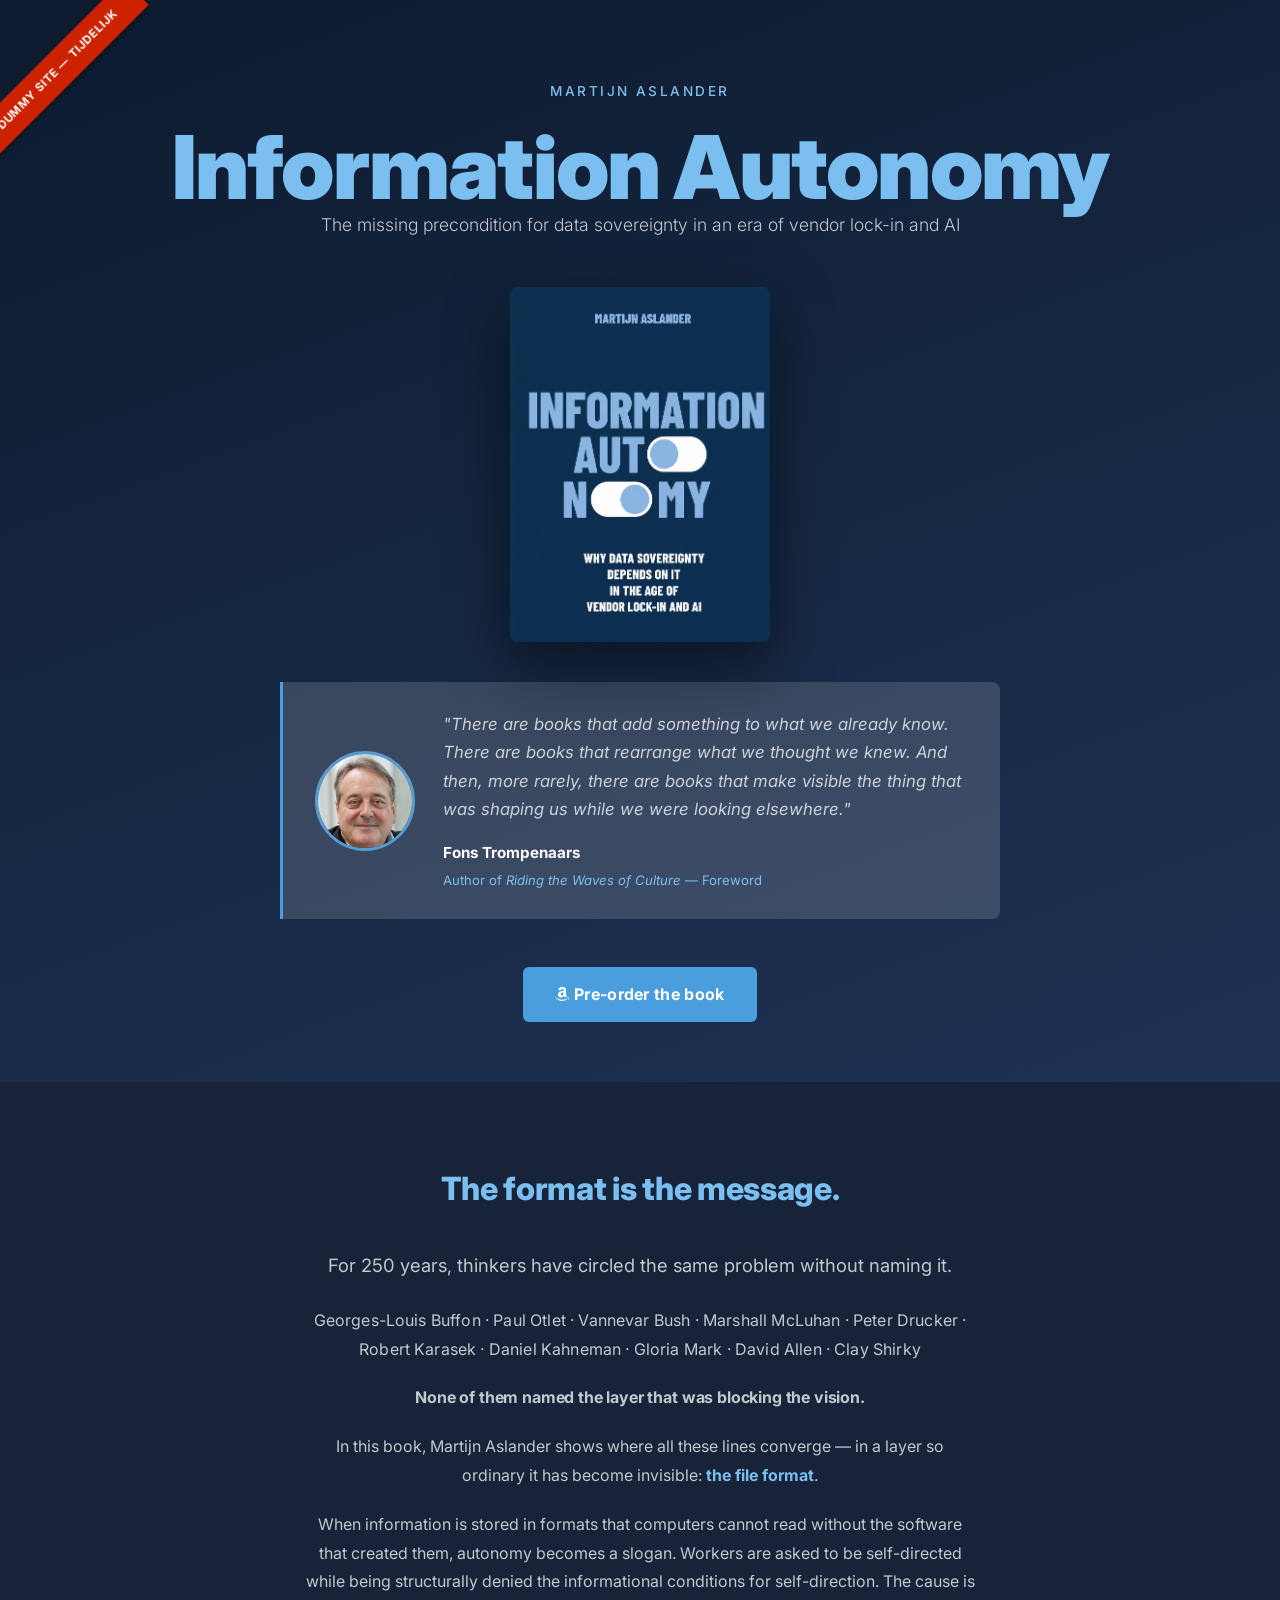
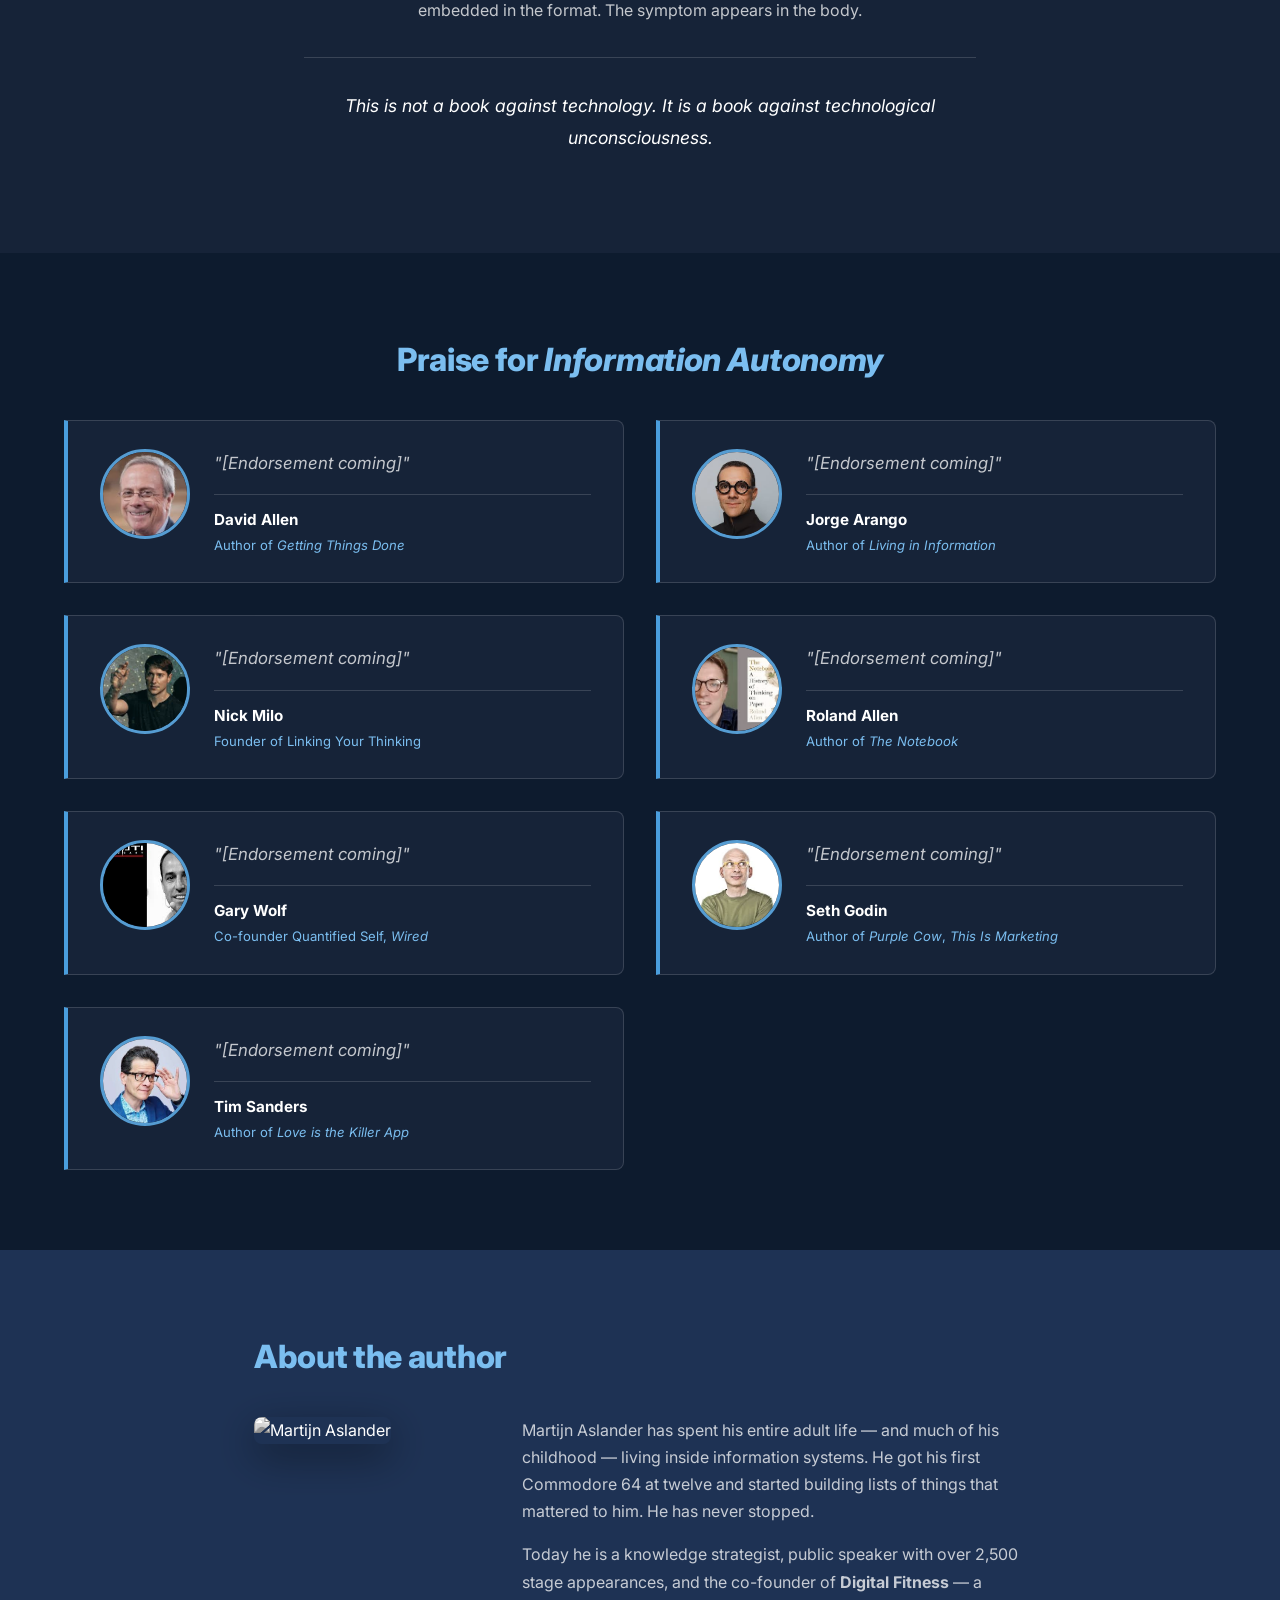
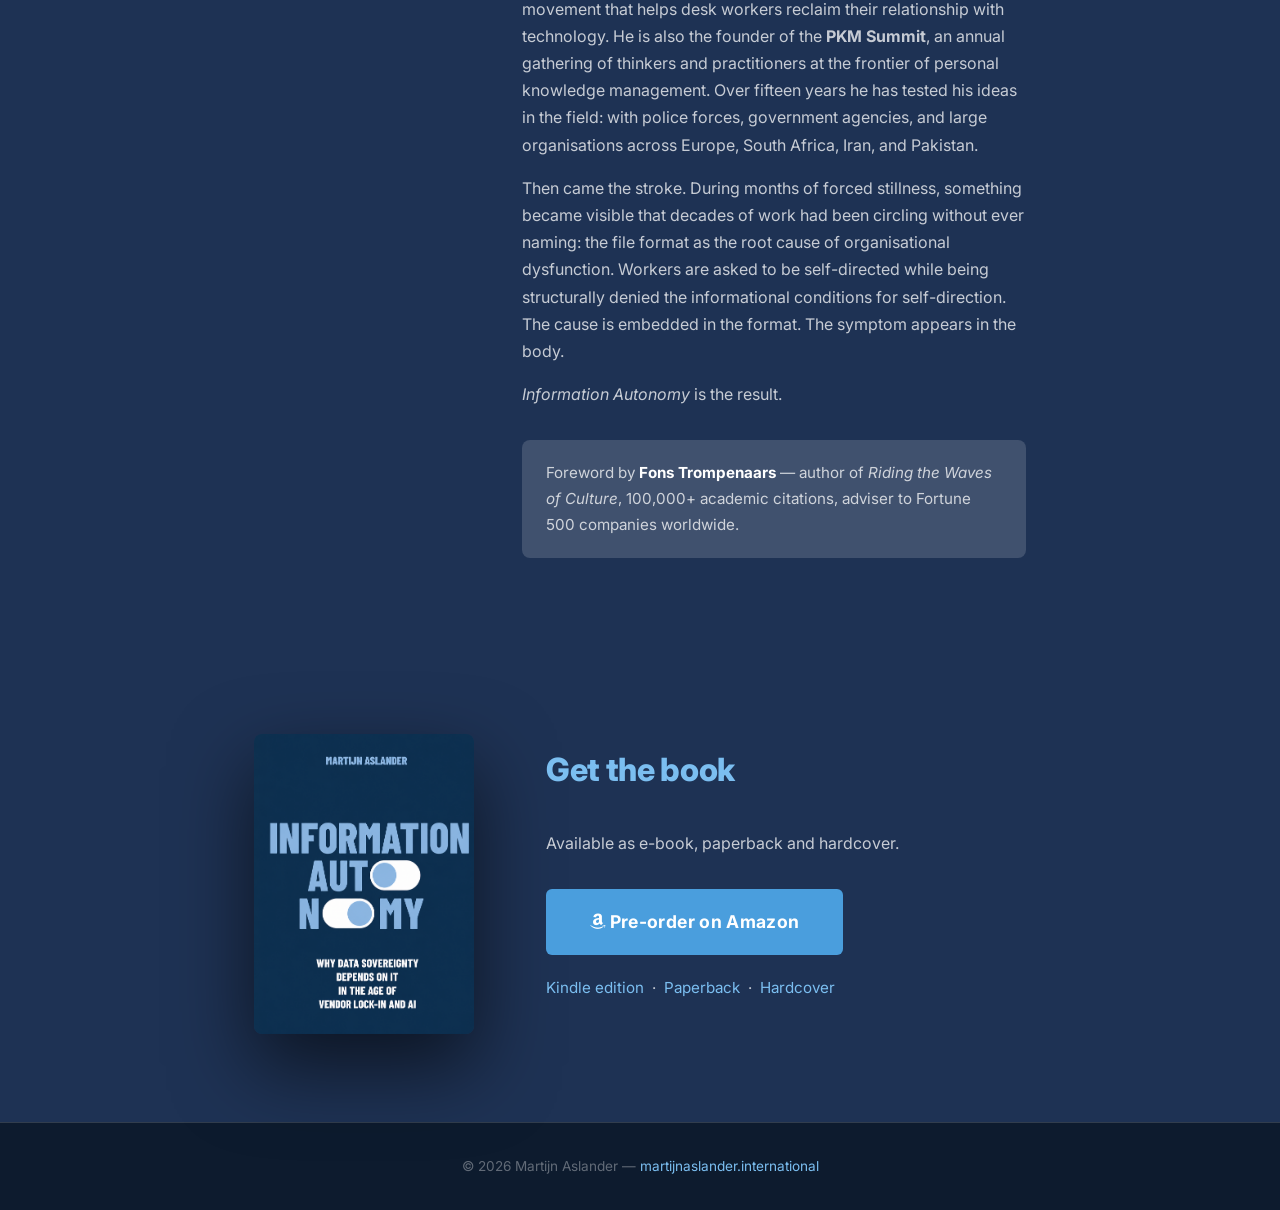
==== slides.html @ 0df15db6 "Add password gate — site not public yet - index.html → password page (ww: open), noindex tag - slide" ====
<!DOCTYPE html>
<html lang="en">
<head>
  <meta charset="UTF-8">
  <meta name="viewport" content="width=device-width, initial-scale=1.0">
  <meta name="robots" content="noindex, nofollow">
  <meta name="description" content="Information Autonomy — The missing precondition for data sovereignty in an era of vendor lock-in and AI. By Martijn Aslander. Foreword by Fons Trompenaars.">
  <title>Information Autonomy — Martijn Aslander</title>
  <link rel="preconnect" href="https://fonts.googleapis.com">
  <link rel="preconnect" href="https://fonts.gstatic.com" crossorigin>
  <link href="https://fonts.googleapis.com/css2?family=Inter:wght@300;400;500;600;700;800;900&display=swap" rel="stylesheet">
  <link rel="stylesheet" href="style.css">
  <link rel="stylesheet" href="https://cdnjs.cloudflare.com/ajax/libs/font-awesome/6.5.0/css/all.min.css">
</head>
<body>
  <div class="ribbon">Dummy Site — tijdelijk</div>

  <!-- HERO -->
  <section class="hero">
    <div class="container">
      <p class="author-name">Martijn Aslander</p>
      <h1 class="book-title">Information Autonomy</h1>
      <p class="subtitle">The missing precondition for data sovereignty in an era of vendor lock-in and AI</p>
      <div class="hero-cover">
        <img src="cover.png" alt="Information Autonomy — book cover" />
      </div>
      <blockquote class="hero-quote">
        <img src="photos/fons-trompenaars.jpg" alt="Fons Trompenaars" class="hero-quote-photo" />
        <div class="hero-quote-body">
          <p class="hero-quote-text">"There are books that add something to what we already know. There are books that rearrange what we thought we knew. And then, more rarely, there are books that make visible the thing that was shaping us while we were looking elsewhere."</p>
          <cite>
            <strong>Fons Trompenaars</strong>
            <span>Author of <em>Riding the Waves of Culture</em> — Foreword</span>
          </cite>
        </div>
      </blockquote>
      <a href="#order" class="btn-primary"><i class="fa-brands fa-amazon"></i> Pre-order the book</a>
    </div>
  </section>

  <!-- ARGUMENT -->
  <section class="argument">
    <div class="container">
      <h2>The format is the message.</h2>
      <p class="lead">For 250 years, thinkers have circled the same problem without naming it.</p>
      <p class="thinkers-list">
        <span>Georges-Louis Buffon</span> · <span>Paul Otlet</span> · <span>Vannevar Bush</span> · <span>Marshall McLuhan</span> · <span>Peter Drucker</span> · <span>Robert Karasek</span> · <span>Daniel Kahneman</span> · <span>Gloria Mark</span> · <span>David Allen</span> · <span>Clay Shirky</span>
      </p>
      <p class="argument-statement">None of them named the layer that was blocking the vision.</p>
      <p>In this book, Martijn Aslander shows where all these lines converge — in a layer so ordinary it has become invisible: <strong>the file format</strong>.</p>
      <p>When information is stored in formats that computers cannot read without the software that created them, autonomy becomes a slogan. Workers are asked to be self-directed while being structurally denied the informational conditions for self-direction. The cause is embedded in the format. The symptom appears in the body.</p>
      <p class="argument-epigram">This is not a book against technology. It is a book against technological unconsciousness.</p>
    </div>
  </section>

  <!-- ENDORSEMENTS -->
  <section class="endorsements">
    <div class="container">
      <h2>Praise for <em>Information Autonomy</em></h2>
      <div class="quotes-grid">

        <div class="quote-card">
          <img src="photos/david-allen.jpg" alt="David Allen" class="quote-photo" onerror="this.style.display='none'" />
          <div class="quote-body">
            <p class="quote-text">"[Endorsement coming]"</p>
            <div class="quote-attribution">
              <p class="quote-author">David Allen</p>
              <p class="quote-role">Author of <em>Getting Things Done</em></p>
            </div>
          </div>
        </div>

        <div class="quote-card">
          <img src="photos/jorge-arango.jpg" alt="Jorge Arango" class="quote-photo" onerror="this.style.display='none'" />
          <div class="quote-body">
            <p class="quote-text">"[Endorsement coming]"</p>
            <div class="quote-attribution">
              <p class="quote-author">Jorge Arango</p>
              <p class="quote-role">Author of <em>Living in Information</em></p>
            </div>
          </div>
        </div>

        <div class="quote-card">
          <img src="photos/nick-milo.jpg" alt="Nick Milo" class="quote-photo" onerror="this.style.display='none'" />
          <div class="quote-body">
            <p class="quote-text">"[Endorsement coming]"</p>
            <div class="quote-attribution">
              <p class="quote-author">Nick Milo</p>
              <p class="quote-role">Founder of Linking Your Thinking</p>
            </div>
          </div>
        </div>

        <div class="quote-card">
          <img src="photos/roland-allen.jpg" alt="Roland Allen" class="quote-photo" onerror="this.style.display='none'" />
          <div class="quote-body">
            <p class="quote-text">"[Endorsement coming]"</p>
            <div class="quote-attribution">
              <p class="quote-author">Roland Allen</p>
              <p class="quote-role">Author of <em>The Notebook</em></p>
            </div>
          </div>
        </div>

        <div class="quote-card">
          <img src="photos/gary-wolf.jpg" alt="Gary Wolf" class="quote-photo" onerror="this.style.display='none'" />
          <div class="quote-body">
            <p class="quote-text">"[Endorsement coming]"</p>
            <div class="quote-attribution">
              <p class="quote-author">Gary Wolf</p>
              <p class="quote-role">Co-founder Quantified Self, <em>Wired</em></p>
            </div>
          </div>
        </div>

        <div class="quote-card">
          <img src="photos/seth-godin.jpg" alt="Seth Godin" class="quote-photo" onerror="this.style.display='none'" />
          <div class="quote-body">
            <p class="quote-text">"[Endorsement coming]"</p>
            <div class="quote-attribution">
              <p class="quote-author">Seth Godin</p>
              <p class="quote-role">Author of <em>Purple Cow</em>, <em>This Is Marketing</em></p>
            </div>
          </div>
        </div>

        <div class="quote-card">
          <img src="photos/tim-sanders.jpg" alt="Tim Sanders" class="quote-photo" onerror="this.style.display='none'" />
          <div class="quote-body">
            <p class="quote-text">"[Endorsement coming]"</p>
            <div class="quote-attribution">
              <p class="quote-author">Tim Sanders</p>
              <p class="quote-role">Author of <em>Love is the Killer App</em></p>
            </div>
          </div>
        </div>

      </div>
    </div>
  </section>

  <!-- ABOUT -->
  <section class="about">
    <div class="container">
      <h2>About the author</h2>
      <div class="about-inner">
        <div class="about-photo">
          <img src="martijn.jpg" alt="Martijn Aslander" />
        </div>
        <div class="about-text">
          <p>Martijn Aslander has spent his entire adult life — and much of his childhood — living inside information systems. He got his first Commodore 64 at twelve and started building lists of things that mattered to him. He has never stopped.</p>
          <p>Today he is a knowledge strategist, public speaker with over 2,500 stage appearances, and the co-founder of <strong>Digital Fitness</strong> — a movement that helps desk workers reclaim their relationship with technology. He is also the founder of the <strong>PKM Summit</strong>, an annual gathering of thinkers and practitioners at the frontier of personal knowledge management. Over fifteen years he has tested his ideas in the field: with police forces, government agencies, and large organisations across Europe, South Africa, Iran, and Pakistan.</p>
          <p>Then came the stroke. During months of forced stillness, something became visible that decades of work had been circling without ever naming: the file format as the root cause of organisational dysfunction. Workers are asked to be self-directed while being structurally denied the informational conditions for self-direction. The cause is embedded in the format. The symptom appears in the body.</p>
          <p><em>Information Autonomy</em> is the result.</p>
          <p class="foreword-note">Foreword by <strong>Fons Trompenaars</strong> — author of <em>Riding the Waves of Culture</em>, 100,000+ academic citations, adviser to Fortune 500 companies worldwide.</p>
        </div>
      </div>
    </div>
  </section>

  <!-- ORDER -->
  <section class="order" id="order">
    <div class="container">
      <div class="order-inner">
        <div class="order-cover">
          <img src="cover.png" alt="Information Autonomy book cover" />
        </div>
        <div class="order-content">
          <h2>Get the book</h2>
          <p>Available as e-book, paperback and hardcover.</p>
          <a href="#" class="btn-primary btn-large"><i class="fa-brands fa-amazon"></i> Pre-order on Amazon</a>
          <p class="order-links">
            <a href="#">Kindle edition</a> &nbsp;·&nbsp;
            <a href="#">Paperback</a> &nbsp;·&nbsp;
            <a href="#">Hardcover</a>
          </p>
        </div>
      </div>
    </div>
  </section>

  <!-- FOOTER -->
  <footer>
    <div class="container">
      <p>© 2026 Martijn Aslander — <a href="https://martijnaslander.international">martijnaslander.international</a></p>
    </div>
  </footer>

</body>
</html>
---- style.css ----
/* =============================================
   Information Autonomy — Website
   Kleurpalet gebaseerd op boekcover
   ============================================= */

:root {
  --navy:       #0d1b2e;
  --navy-mid:   #162338;
  --navy-light: #1e3254;
  --blue:       #4a9edd;
  --blue-light: #7bbef0;
  --white:      #ffffff;
  --white-dim:  rgba(255,255,255,0.75);
  --white-faint:rgba(255,255,255,0.15);
}

*, *::before, *::after { box-sizing: border-box; margin: 0; padding: 0; }

html { scroll-behavior: smooth; }

body {
  font-family: 'Inter', sans-serif;
  background: var(--navy);
  color: var(--white);
  line-height: 1.7;
}

.container {
  max-width: 820px;
  margin: 0 auto;
  padding: 0 24px;
}

/* ---- RIBBON ---- */
.ribbon {
  position: fixed;
  top: 52px;
  left: -52px;
  width: 220px;
  background: #cc2200;
  color: #fff;
  font-size: 0.72rem;
  font-weight: 700;
  letter-spacing: 0.05em;
  text-align: center;
  padding: 8px 0;
  transform: rotate(-45deg);
  z-index: 9999;
  text-transform: uppercase;
  box-shadow: 0 2px 8px rgba(0,0,0,0.4);
  white-space: nowrap;
}

/* ---- HERO ---- */
.hero {
  min-height: 100vh;
  display: flex;
  align-items: center;
  background: linear-gradient(160deg, var(--navy) 0%, var(--navy-light) 100%);
  padding: 80px 0 60px;
  text-align: center;
}

.hero .container {
  max-width: 1100px;
}

.hero-cover {
  margin: 32px auto;
  width: 260px;
}

.hero-cover img {
  width: 100%;
  border-radius: 8px;
  box-shadow: 0 24px 60px rgba(0,0,0,0.5);
}

.author-name {
  font-size: 0.85rem;
  font-weight: 500;
  letter-spacing: 0.18em;
  text-transform: uppercase;
  color: var(--blue-light);
  margin-bottom: 20px;
}

.book-title {
  font-size: clamp(2.8rem, 7vw, 5.5rem);
  font-weight: 900;
  line-height: 1.0;
  color: var(--blue-light);
  letter-spacing: -0.02em;
  margin-bottom: 0;
  white-space: nowrap;
}

.subtitle {
  font-size: 1.1rem;
  font-weight: 300;
  color: var(--white-dim);
  margin-bottom: 48px;
  line-height: 1.6;
}

.hero-quote {
  display: flex;
  align-items: center;
  gap: 28px;
  padding: 28px 32px;
  margin: 0 auto 48px;
  max-width: 720px;
  text-align: left;
  font-style: italic;
  color: var(--white-dim);
  background: var(--white-faint);
  border-left: 3px solid var(--blue);
  border-radius: 0 8px 8px 0;
}

.hero-quote-photo {
  width: 100px;
  height: 100px;
  border-radius: 50%;
  object-fit: cover;
  object-position: top;
  border: 3px solid var(--blue);
  flex-shrink: 0;
  filter: grayscale(15%);
}

.hero-quote-body {
  flex: 1;
}

.hero-quote-text {
  font-size: 1.05rem;
  line-height: 1.7;
  margin: 0 0 16px 0;
}

.hero-quote cite {
  display: flex;
  flex-direction: column;
  gap: 3px;
  font-style: normal;
}

.hero-quote cite strong {
  color: var(--white);
  font-size: 0.95rem;
}

.hero-quote cite span {
  color: var(--blue-light);
  font-size: 0.82rem;
}

/* ---- BUTTONS ---- */
.btn-primary {
  display: inline-block;
  background: var(--blue);
  color: var(--white);
  font-weight: 700;
  font-size: 1rem;
  padding: 14px 32px;
  border-radius: 6px;
  text-decoration: none;
  transition: background 0.2s, transform 0.1s;
  letter-spacing: 0.02em;
}

.btn-primary:hover {
  background: var(--blue-light);
  transform: translateY(-1px);
}

.btn-large {
  font-size: 1.1rem;
  padding: 18px 44px;
}

.btn-secondary {
  display: inline-block;
  background: transparent;
  color: var(--blue-light);
  border: 2px solid var(--blue);
  font-weight: 700;
  font-size: 1rem;
  padding: 14px 32px;
  border-radius: 6px;
  text-decoration: none;
  transition: background 0.2s, color 0.2s;
  letter-spacing: 0.02em;
}

.btn-secondary:hover {
  background: var(--blue);
  color: var(--white);
}

.order-buttons {
  display: flex;
  gap: 16px;
  justify-content: center;
  flex-wrap: wrap;
  margin-bottom: 24px;
}

/* ---- SECTIONS ---- */
section {
  padding: 80px 0;
}

section h2 {
  font-size: 2rem;
  font-weight: 800;
  color: var(--blue-light);
  margin-bottom: 32px;
  letter-spacing: -0.01em;
}

/* ---- ARGUMENT ---- */
.argument {
  background: var(--navy-mid);
  text-align: center;
}

.argument .container {
  max-width: 720px;
}

.argument .lead {
  font-size: 1.15rem;
  color: var(--white-dim);
  margin-bottom: 24px;
}

.argument p {
  color: var(--white-dim);
  margin-bottom: 20px;
  font-size: 1rem;
  line-height: 1.8;
}

.argument strong {
  color: var(--blue-light);
}

.thinkers-list {
  color: var(--blue-light);
  font-size: 1.05rem;
  line-height: 2;
  margin-bottom: 48px;
  letter-spacing: 0.01em;
}

.argument-statement {
  font-size: 1.6rem;
  font-weight: 700;
  color: var(--white);
  line-height: 1.35;
  margin: 0 auto 40px;
  letter-spacing: -0.01em;
}

.argument-epigram {
  font-style: italic;
  font-size: 1.1rem !important;
  color: var(--white) !important;
  margin-top: 32px;
  padding-top: 32px;
  border-top: 1px solid var(--white-faint);
}

/* ---- ENDORSEMENTS ---- */
.endorsements {
  background: var(--navy);
}

.endorsements .container {
  max-width: 1200px;
}

.endorsements h2 {
  text-align: center;
}

.quotes-grid {
  display: grid;
  grid-template-columns: repeat(2, 1fr);
  gap: 32px;
}

.quote-card {
  background: var(--navy-mid);
  border: 1px solid var(--white-faint);
  border-left: 4px solid var(--blue);
  border-radius: 0 8px 8px 0;
  padding: 28px 32px;
  display: flex;
  align-items: flex-start;
  gap: 24px;
}

.quote-photo {
  width: 90px;
  height: 90px;
  border-radius: 50%;
  object-fit: cover;
  object-position: top;
  border: 3px solid var(--blue);
  flex-shrink: 0;
  filter: grayscale(15%);
}

.quote-body {
  flex: 1;
  display: flex;
  flex-direction: column;
  justify-content: space-between;
}

.quote-text {
  font-style: italic;
  color: var(--white-dim);
  font-size: 1.05rem;
  line-height: 1.75;
  margin: 0 0 16px 0;
}

.quote-attribution {
  border-top: 1px solid var(--white-faint);
  padding-top: 12px;
}

.quote-author {
  font-weight: 700;
  font-size: 0.95rem;
  color: var(--white);
  margin: 0 0 3px 0;
}

.quote-role {
  font-size: 0.82rem;
  color: var(--blue-light);
  margin: 0;
  line-height: 1.4;
}

/* ---- ABOUT ---- */
.about {
  background: var(--navy-light);
}

.about-inner {
  display: flex;
  gap: 48px;
  align-items: flex-start;
}

.about-photo {
  flex: 0 0 220px;
}

.about-photo img {
  width: 100%;
  border-radius: 8px;
  filter: grayscale(100%);
  box-shadow: 0 12px 40px rgba(0,0,0,0.4);
}

.about-text {
  flex: 1;
}

.about p {
  color: var(--white-dim);
  margin-bottom: 16px;
}

.foreword-note {
  margin-top: 32px;
  padding: 20px 24px;
  background: var(--white-faint);
  border-radius: 8px;
  font-size: 0.95rem;
}

.foreword-note strong {
  color: var(--white);
}

/* ---- ORDER ---- */
.order {
  background: var(--navy-light);
}

.order-inner {
  display: flex;
  gap: 72px;
  align-items: center;
}

.order-cover {
  flex: 0 0 220px;
}

.order-cover img {
  width: 100%;
  border-radius: 8px;
  box-shadow: 0 32px 80px rgba(0,0,0,0.6);
}

.order-content {
  flex: 1;
}

.order-content h2 {
  text-align: left;
}

.order p {
  color: var(--white-dim);
  margin-bottom: 32px;
}

.order-links {
  margin-top: 20px;
  font-size: 0.95rem;
}

.order-links a {
  color: var(--blue-light);
  text-decoration: none;
  transition: color 0.2s;
}

.order-links a:hover {
  color: var(--white);
  text-decoration: underline;
}

@media (max-width: 768px) {
  .order-inner { flex-direction: column; gap: 40px; text-align: center; }
  .order-cover { flex: 0 0 auto; width: 180px; }
  .order-content h2 { text-align: center; }
}

/* ---- FOOTER ---- */
footer {
  background: var(--navy);
  padding: 32px 0;
  text-align: center;
  font-size: 0.85rem;
  color: rgba(255,255,255,0.35);
  border-top: 1px solid var(--white-faint);
}

footer a {
  color: var(--blue-light);
  text-decoration: none;
}

/* ---- RESPONSIVE ---- */
@media (max-width: 768px) {
  .hero-inner { flex-direction: column-reverse; gap: 40px; }
  .hero-cover { flex: 0 0 auto; width: 220px; }
  .hero-text { text-align: center; }
  .about-inner { flex-direction: column; }
  .about-photo { flex: 0 0 auto; width: 180px; }
  .quotes-grid { grid-template-columns: 1fr; }
}

@media (max-width: 600px) {
  .book-title { font-size: 3.2rem; }
  .hero-quote { padding: 16px 18px; }
  section { padding: 56px 0; }
  section h2 { font-size: 1.6rem; }
}
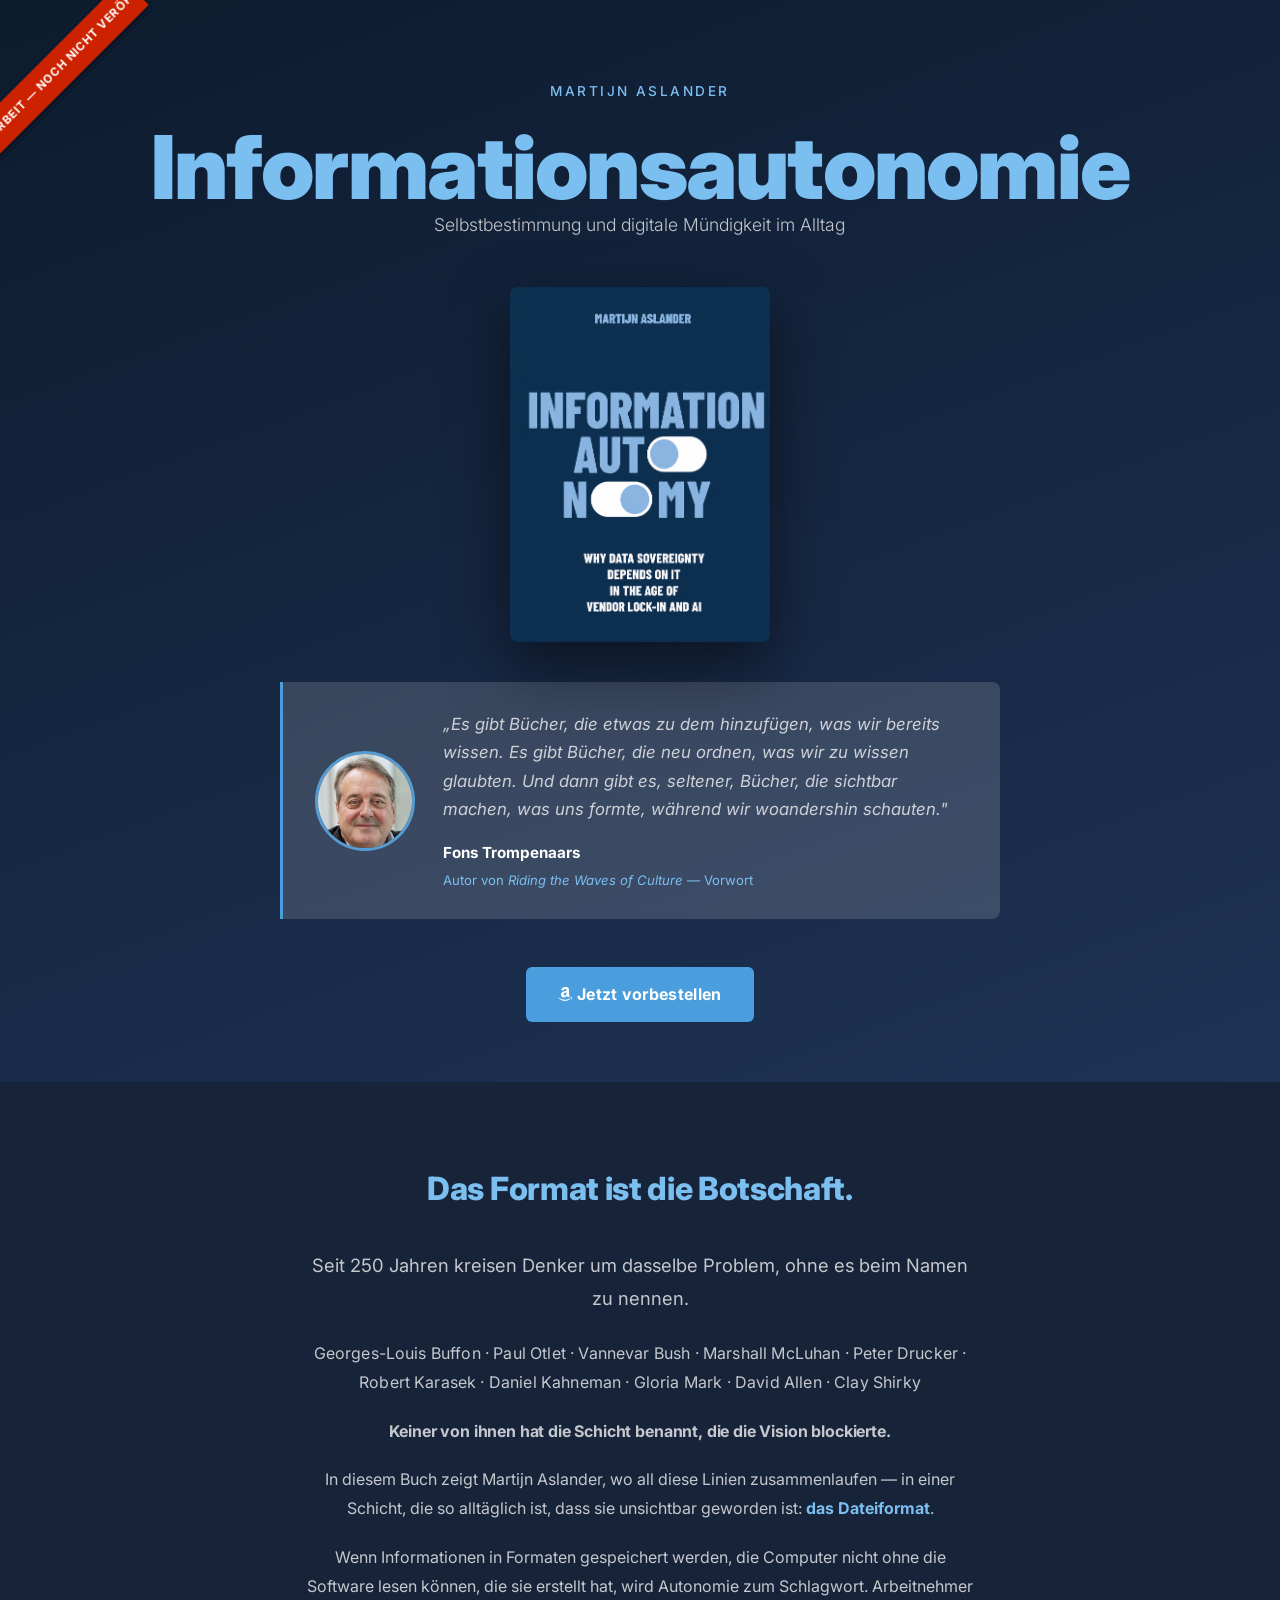
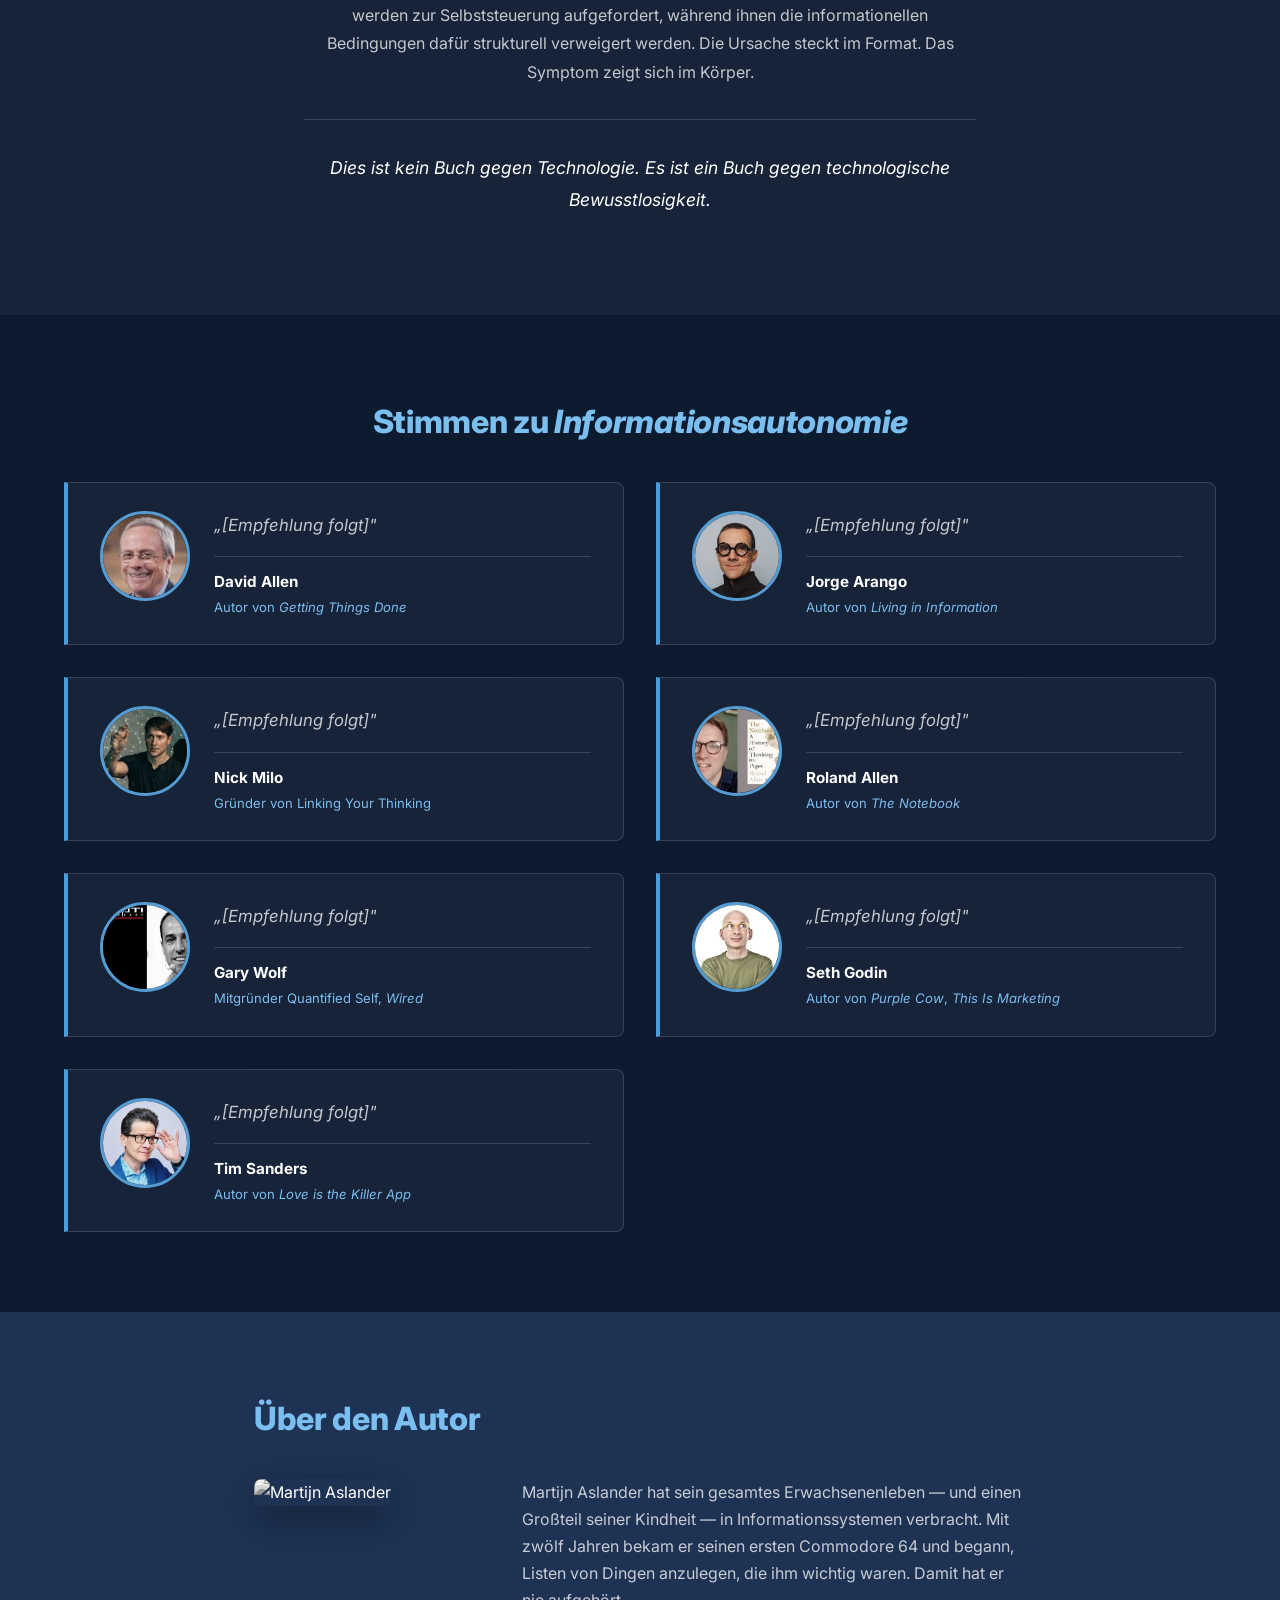
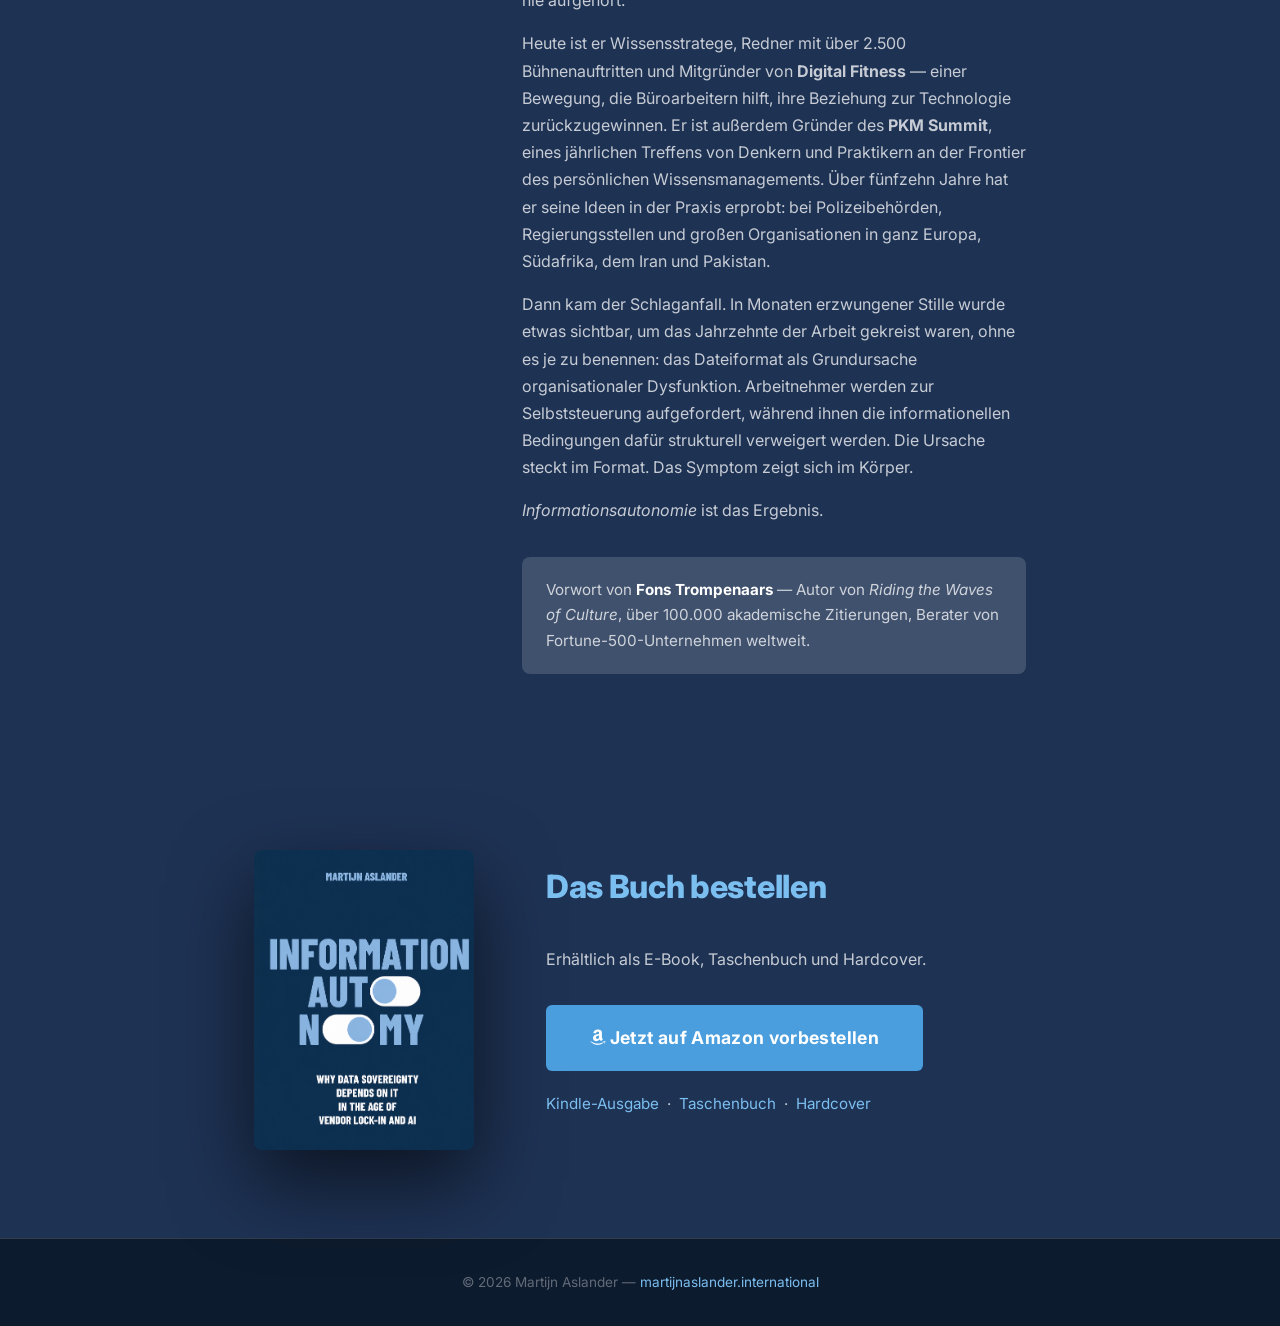
==== commit b7ad104d: "Duitse site: Informationsautonomie Volledige vertaling van de EN-site: - slides.html → volledig Duit" ====
--- a/slides.html
+++ b/slides.html
@@ -1,11 +1,11 @@
 <!DOCTYPE html>
-<html lang="en">
+<html lang="de">
 <head>
   <meta charset="UTF-8">
   <meta name="viewport" content="width=device-width, initial-scale=1.0">
   <meta name="robots" content="noindex, nofollow">
-  <meta name="description" content="Information Autonomy — The missing precondition for data sovereignty in an era of vendor lock-in and AI. By Martijn Aslander. Foreword by Fons Trompenaars.">
-  <title>Information Autonomy — Martijn Aslander</title>
+  <meta name="description" content="Informationsautonomie — Selbstbestimmung und digitale Mündigkeit im Alltag. Von Martijn Aslander. Vorwort von Fons Trompenaars.">
+  <title>Informationsautonomie — Martijn Aslander</title>
   <link rel="preconnect" href="https://fonts.googleapis.com">
   <link rel="preconnect" href="https://fonts.gstatic.com" crossorigin>
   <link href="https://fonts.googleapis.com/css2?family=Inter:wght@300;400;500;600;700;800;900&display=swap" rel="stylesheet">
@@ -13,59 +13,59 @@
   <link rel="stylesheet" href="https://cdnjs.cloudflare.com/ajax/libs/font-awesome/6.5.0/css/all.min.css">
 </head>
 <body>
-  <div class="ribbon">Dummy Site — tijdelijk</div>
+  <div class="ribbon">In Arbeit — noch nicht veröffentlicht</div>
 
   <!-- HERO -->
   <section class="hero">
     <div class="container">
       <p class="author-name">Martijn Aslander</p>
-      <h1 class="book-title">Information Autonomy</h1>
-      <p class="subtitle">The missing precondition for data sovereignty in an era of vendor lock-in and AI</p>
+      <h1 class="book-title">Informationsautonomie</h1>
+      <p class="subtitle">Selbstbestimmung und digitale Mündigkeit im Alltag</p>
       <div class="hero-cover">
-        <img src="cover.png" alt="Information Autonomy — book cover" />
+        <img src="cover.png" alt="Informationsautonomie — Buchcover" />
       </div>
       <blockquote class="hero-quote">
         <img src="photos/fons-trompenaars.jpg" alt="Fons Trompenaars" class="hero-quote-photo" />
         <div class="hero-quote-body">
-          <p class="hero-quote-text">"There are books that add something to what we already know. There are books that rearrange what we thought we knew. And then, more rarely, there are books that make visible the thing that was shaping us while we were looking elsewhere."</p>
+          <p class="hero-quote-text">„Es gibt Bücher, die etwas zu dem hinzufügen, was wir bereits wissen. Es gibt Bücher, die neu ordnen, was wir zu wissen glaubten. Und dann gibt es, seltener, Bücher, die sichtbar machen, was uns formte, während wir woandershin schauten."</p>
           <cite>
             <strong>Fons Trompenaars</strong>
-            <span>Author of <em>Riding the Waves of Culture</em> — Foreword</span>
+            <span>Autor von <em>Riding the Waves of Culture</em> — Vorwort</span>
           </cite>
         </div>
       </blockquote>
-      <a href="#order" class="btn-primary"><i class="fa-brands fa-amazon"></i> Pre-order the book</a>
+      <a href="#bestellen" class="btn-primary"><i class="fa-brands fa-amazon"></i> Jetzt vorbestellen</a>
     </div>
   </section>
 
   <!-- ARGUMENT -->
   <section class="argument">
     <div class="container">
-      <h2>The format is the message.</h2>
-      <p class="lead">For 250 years, thinkers have circled the same problem without naming it.</p>
+      <h2>Das Format ist die Botschaft.</h2>
+      <p class="lead">Seit 250 Jahren kreisen Denker um dasselbe Problem, ohne es beim Namen zu nennen.</p>
       <p class="thinkers-list">
         <span>Georges-Louis Buffon</span> · <span>Paul Otlet</span> · <span>Vannevar Bush</span> · <span>Marshall McLuhan</span> · <span>Peter Drucker</span> · <span>Robert Karasek</span> · <span>Daniel Kahneman</span> · <span>Gloria Mark</span> · <span>David Allen</span> · <span>Clay Shirky</span>
       </p>
-      <p class="argument-statement">None of them named the layer that was blocking the vision.</p>
-      <p>In this book, Martijn Aslander shows where all these lines converge — in a layer so ordinary it has become invisible: <strong>the file format</strong>.</p>
-      <p>When information is stored in formats that computers cannot read without the software that created them, autonomy becomes a slogan. Workers are asked to be self-directed while being structurally denied the informational conditions for self-direction. The cause is embedded in the format. The symptom appears in the body.</p>
-      <p class="argument-epigram">This is not a book against technology. It is a book against technological unconsciousness.</p>
+      <p class="argument-statement">Keiner von ihnen hat die Schicht benannt, die die Vision blockierte.</p>
+      <p>In diesem Buch zeigt Martijn Aslander, wo all diese Linien zusammenlaufen — in einer Schicht, die so alltäglich ist, dass sie unsichtbar geworden ist: <strong>das Dateiformat</strong>.</p>
+      <p>Wenn Informationen in Formaten gespeichert werden, die Computer nicht ohne die Software lesen können, die sie erstellt hat, wird Autonomie zum Schlagwort. Arbeitnehmer werden zur Selbststeuerung aufgefordert, während ihnen die informationellen Bedingungen dafür strukturell verweigert werden. Die Ursache steckt im Format. Das Symptom zeigt sich im Körper.</p>
+      <p class="argument-epigram">Dies ist kein Buch gegen Technologie. Es ist ein Buch gegen technologische Bewusstlosigkeit.</p>
     </div>
   </section>
 
   <!-- ENDORSEMENTS -->
   <section class="endorsements">
     <div class="container">
-      <h2>Praise for <em>Information Autonomy</em></h2>
+      <h2>Stimmen zu <em>Informationsautonomie</em></h2>
       <div class="quotes-grid">
 
         <div class="quote-card">
           <img src="photos/david-allen.jpg" alt="David Allen" class="quote-photo" onerror="this.style.display='none'" />
           <div class="quote-body">
-            <p class="quote-text">"[Endorsement coming]"</p>
+            <p class="quote-text">„[Empfehlung folgt]"</p>
             <div class="quote-attribution">
               <p class="quote-author">David Allen</p>
-              <p class="quote-role">Author of <em>Getting Things Done</em></p>
+              <p class="quote-role">Autor von <em>Getting Things Done</em></p>
             </div>
           </div>
         </div>
@@ -73,10 +73,10 @@
         <div class="quote-card">
           <img src="photos/jorge-arango.jpg" alt="Jorge Arango" class="quote-photo" onerror="this.style.display='none'" />
           <div class="quote-body">
-            <p class="quote-text">"[Endorsement coming]"</p>
+            <p class="quote-text">„[Empfehlung folgt]"</p>
             <div class="quote-attribution">
               <p class="quote-author">Jorge Arango</p>
-              <p class="quote-role">Author of <em>Living in Information</em></p>
+              <p class="quote-role">Autor von <em>Living in Information</em></p>
             </div>
           </div>
         </div>
@@ -84,10 +84,10 @@
         <div class="quote-card">
           <img src="photos/nick-milo.jpg" alt="Nick Milo" class="quote-photo" onerror="this.style.display='none'" />
           <div class="quote-body">
-            <p class="quote-text">"[Endorsement coming]"</p>
+            <p class="quote-text">„[Empfehlung folgt]"</p>
             <div class="quote-attribution">
               <p class="quote-author">Nick Milo</p>
-              <p class="quote-role">Founder of Linking Your Thinking</p>
+              <p class="quote-role">Gründer von Linking Your Thinking</p>
             </div>
           </div>
         </div>
@@ -95,10 +95,10 @@
         <div class="quote-card">
           <img src="photos/roland-allen.jpg" alt="Roland Allen" class="quote-photo" onerror="this.style.display='none'" />
           <div class="quote-body">
-            <p class="quote-text">"[Endorsement coming]"</p>
+            <p class="quote-text">„[Empfehlung folgt]"</p>
             <div class="quote-attribution">
               <p class="quote-author">Roland Allen</p>
-              <p class="quote-role">Author of <em>The Notebook</em></p>
+              <p class="quote-role">Autor von <em>The Notebook</em></p>
             </div>
           </div>
         </div>
@@ -106,10 +106,10 @@
         <div class="quote-card">
           <img src="photos/gary-wolf.jpg" alt="Gary Wolf" class="quote-photo" onerror="this.style.display='none'" />
           <div class="quote-body">
-            <p class="quote-text">"[Endorsement coming]"</p>
+            <p class="quote-text">„[Empfehlung folgt]"</p>
             <div class="quote-attribution">
               <p class="quote-author">Gary Wolf</p>
-              <p class="quote-role">Co-founder Quantified Self, <em>Wired</em></p>
+              <p class="quote-role">Mitgründer Quantified Self, <em>Wired</em></p>
             </div>
           </div>
         </div>
@@ -117,10 +117,10 @@
         <div class="quote-card">
           <img src="photos/seth-godin.jpg" alt="Seth Godin" class="quote-photo" onerror="this.style.display='none'" />
           <div class="quote-body">
-            <p class="quote-text">"[Endorsement coming]"</p>
+            <p class="quote-text">„[Empfehlung folgt]"</p>
             <div class="quote-attribution">
               <p class="quote-author">Seth Godin</p>
-              <p class="quote-role">Author of <em>Purple Cow</em>, <em>This Is Marketing</em></p>
+              <p class="quote-role">Autor von <em>Purple Cow</em>, <em>This Is Marketing</em></p>
             </div>
           </div>
         </div>
@@ -128,10 +128,10 @@
         <div class="quote-card">
           <img src="photos/tim-sanders.jpg" alt="Tim Sanders" class="quote-photo" onerror="this.style.display='none'" />
           <div class="quote-body">
-            <p class="quote-text">"[Endorsement coming]"</p>
+            <p class="quote-text">„[Empfehlung folgt]"</p>
             <div class="quote-attribution">
               <p class="quote-author">Tim Sanders</p>
-              <p class="quote-role">Author of <em>Love is the Killer App</em></p>
+              <p class="quote-role">Autor von <em>Love is the Killer App</em></p>
             </div>
           </div>
         </div>
@@ -143,36 +143,36 @@
   <!-- ABOUT -->
   <section class="about">
     <div class="container">
-      <h2>About the author</h2>
+      <h2>Über den Autor</h2>
       <div class="about-inner">
         <div class="about-photo">
           <img src="martijn.jpg" alt="Martijn Aslander" />
         </div>
         <div class="about-text">
-          <p>Martijn Aslander has spent his entire adult life — and much of his childhood — living inside information systems. He got his first Commodore 64 at twelve and started building lists of things that mattered to him. He has never stopped.</p>
-          <p>Today he is a knowledge strategist, public speaker with over 2,500 stage appearances, and the co-founder of <strong>Digital Fitness</strong> — a movement that helps desk workers reclaim their relationship with technology. He is also the founder of the <strong>PKM Summit</strong>, an annual gathering of thinkers and practitioners at the frontier of personal knowledge management. Over fifteen years he has tested his ideas in the field: with police forces, government agencies, and large organisations across Europe, South Africa, Iran, and Pakistan.</p>
-          <p>Then came the stroke. During months of forced stillness, something became visible that decades of work had been circling without ever naming: the file format as the root cause of organisational dysfunction. Workers are asked to be self-directed while being structurally denied the informational conditions for self-direction. The cause is embedded in the format. The symptom appears in the body.</p>
-          <p><em>Information Autonomy</em> is the result.</p>
-          <p class="foreword-note">Foreword by <strong>Fons Trompenaars</strong> — author of <em>Riding the Waves of Culture</em>, 100,000+ academic citations, adviser to Fortune 500 companies worldwide.</p>
+          <p>Martijn Aslander hat sein gesamtes Erwachsenenleben — und einen Großteil seiner Kindheit — in Informationssystemen verbracht. Mit zwölf Jahren bekam er seinen ersten Commodore 64 und begann, Listen von Dingen anzulegen, die ihm wichtig waren. Damit hat er nie aufgehört.</p>
+          <p>Heute ist er Wissensstratege, Redner mit über 2.500 Bühnenauftritten und Mitgründer von <strong>Digital Fitness</strong> — einer Bewegung, die Büroarbeitern hilft, ihre Beziehung zur Technologie zurückzugewinnen. Er ist außerdem Gründer des <strong>PKM Summit</strong>, eines jährlichen Treffens von Denkern und Praktikern an der Frontier des persönlichen Wissensmanagements. Über fünfzehn Jahre hat er seine Ideen in der Praxis erprobt: bei Polizeibehörden, Regierungsstellen und großen Organisationen in ganz Europa, Südafrika, dem Iran und Pakistan.</p>
+          <p>Dann kam der Schlaganfall. In Monaten erzwungener Stille wurde etwas sichtbar, um das Jahrzehnte der Arbeit gekreist waren, ohne es je zu benennen: das Dateiformat als Grundursache organisationaler Dysfunktion. Arbeitnehmer werden zur Selbststeuerung aufgefordert, während ihnen die informationellen Bedingungen dafür strukturell verweigert werden. Die Ursache steckt im Format. Das Symptom zeigt sich im Körper.</p>
+          <p><em>Informationsautonomie</em> ist das Ergebnis.</p>
+          <p class="foreword-note">Vorwort von <strong>Fons Trompenaars</strong> — Autor von <em>Riding the Waves of Culture</em>, über 100.000 akademische Zitierungen, Berater von Fortune-500-Unternehmen weltweit.</p>
         </div>
       </div>
     </div>
   </section>
 
   <!-- ORDER -->
-  <section class="order" id="order">
+  <section class="order" id="bestellen">
     <div class="container">
       <div class="order-inner">
         <div class="order-cover">
-          <img src="cover.png" alt="Information Autonomy book cover" />
+          <img src="cover.png" alt="Informationsautonomie Buchcover" />
         </div>
         <div class="order-content">
-          <h2>Get the book</h2>
-          <p>Available as e-book, paperback and hardcover.</p>
-          <a href="#" class="btn-primary btn-large"><i class="fa-brands fa-amazon"></i> Pre-order on Amazon</a>
+          <h2>Das Buch bestellen</h2>
+          <p>Erhältlich als E-Book, Taschenbuch und Hardcover.</p>
+          <a href="#" class="btn-primary btn-large"><i class="fa-brands fa-amazon"></i> Jetzt auf Amazon vorbestellen</a>
           <p class="order-links">
-            <a href="#">Kindle edition</a> &nbsp;·&nbsp;
-            <a href="#">Paperback</a> &nbsp;·&nbsp;
+            <a href="#">Kindle-Ausgabe</a> &nbsp;·&nbsp;
+            <a href="#">Taschenbuch</a> &nbsp;·&nbsp;
             <a href="#">Hardcover</a>
           </p>
         </div>
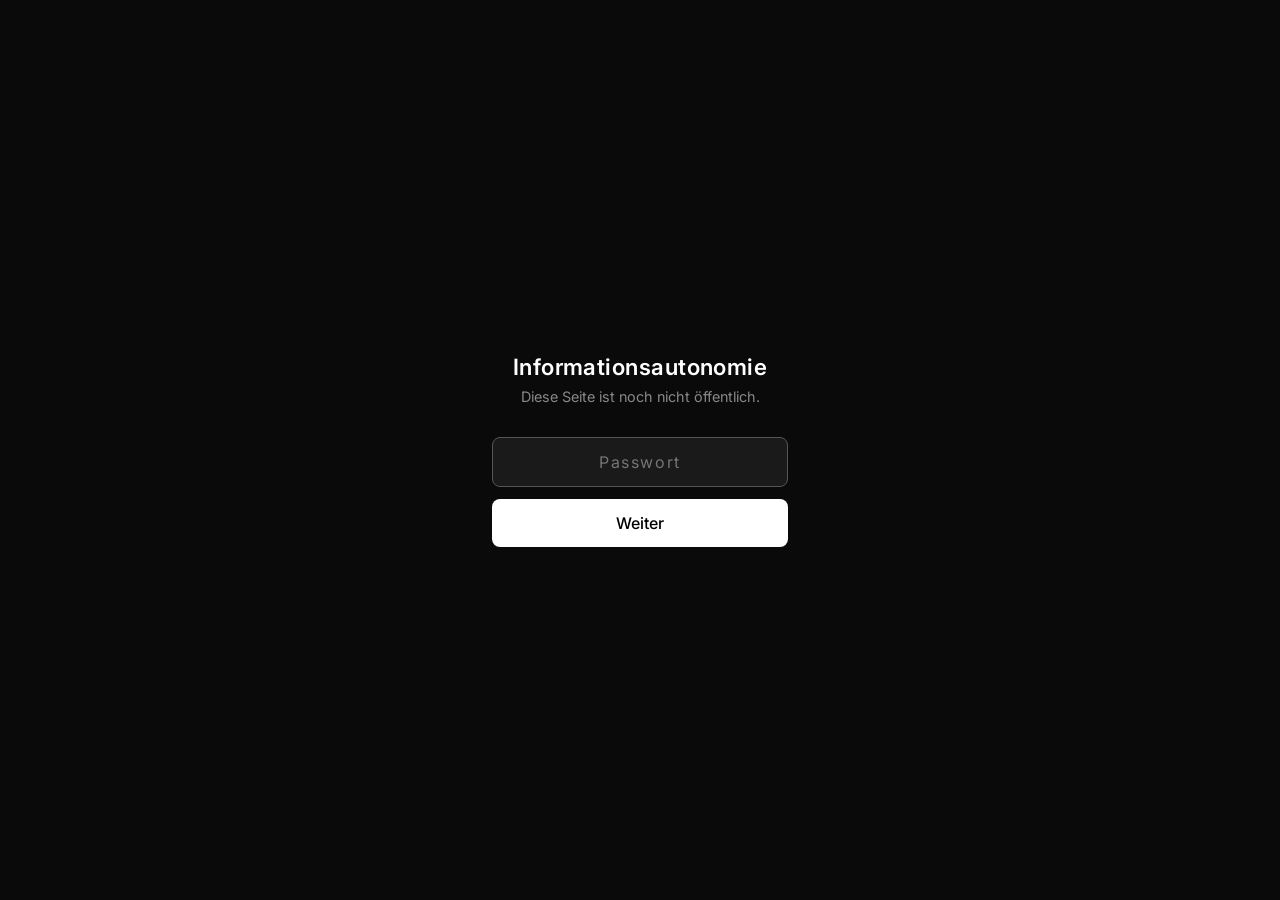
==== commit dcb18b03: "slides.html: redirect naar wachtwoord als niet ingelogd" ====
--- a/slides.html
+++ b/slides.html
@@ -12,6 +12,11 @@
   <link rel="stylesheet" href="style.css">
   <link rel="stylesheet" href="https://cdnjs.cloudflare.com/ajax/libs/font-awesome/6.5.0/css/all.min.css">
 </head>
+<script>
+  if (sessionStorage.getItem('ia_de_auth') !== '1') {
+    window.location.replace('index.html');
+  }
+</script>
 <body>
   <div class="ribbon">In Arbeit — noch nicht veröffentlicht</div>
 
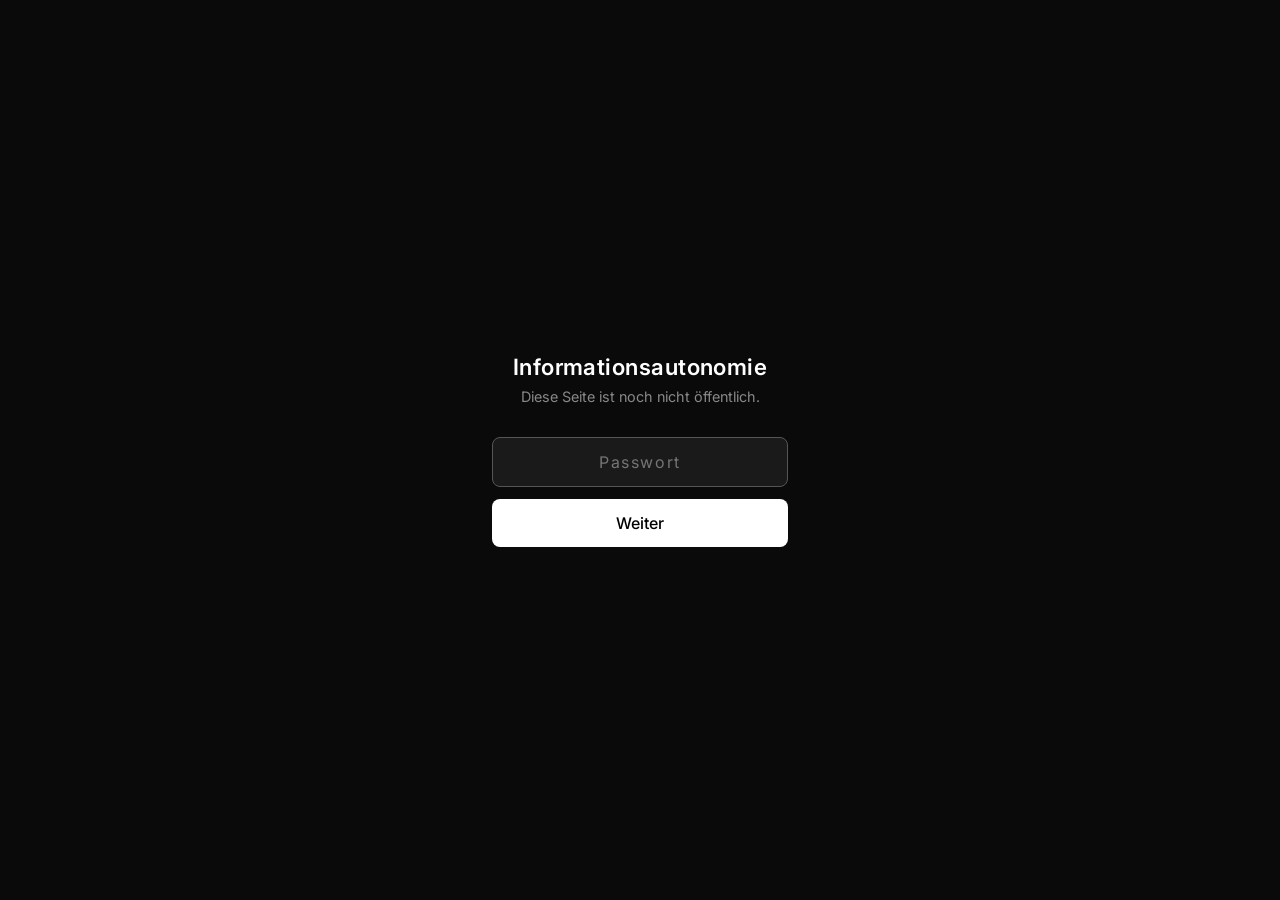
==== commit ef4b5f2a: "Fix: cache-buster op style.css om stale cache te omzeilen" ====
--- a/slides.html
+++ b/slides.html
@@ -9,7 +9,7 @@
   <link rel="preconnect" href="https://fonts.googleapis.com">
   <link rel="preconnect" href="https://fonts.gstatic.com" crossorigin>
   <link href="https://fonts.googleapis.com/css2?family=Inter:wght@300;400;500;600;700;800;900&display=swap" rel="stylesheet">
-  <link rel="stylesheet" href="style.css">
+  <link rel="stylesheet" href="style.css?v=2">
   <link rel="stylesheet" href="https://cdnjs.cloudflare.com/ajax/libs/font-awesome/6.5.0/css/all.min.css">
 </head>
 <script>
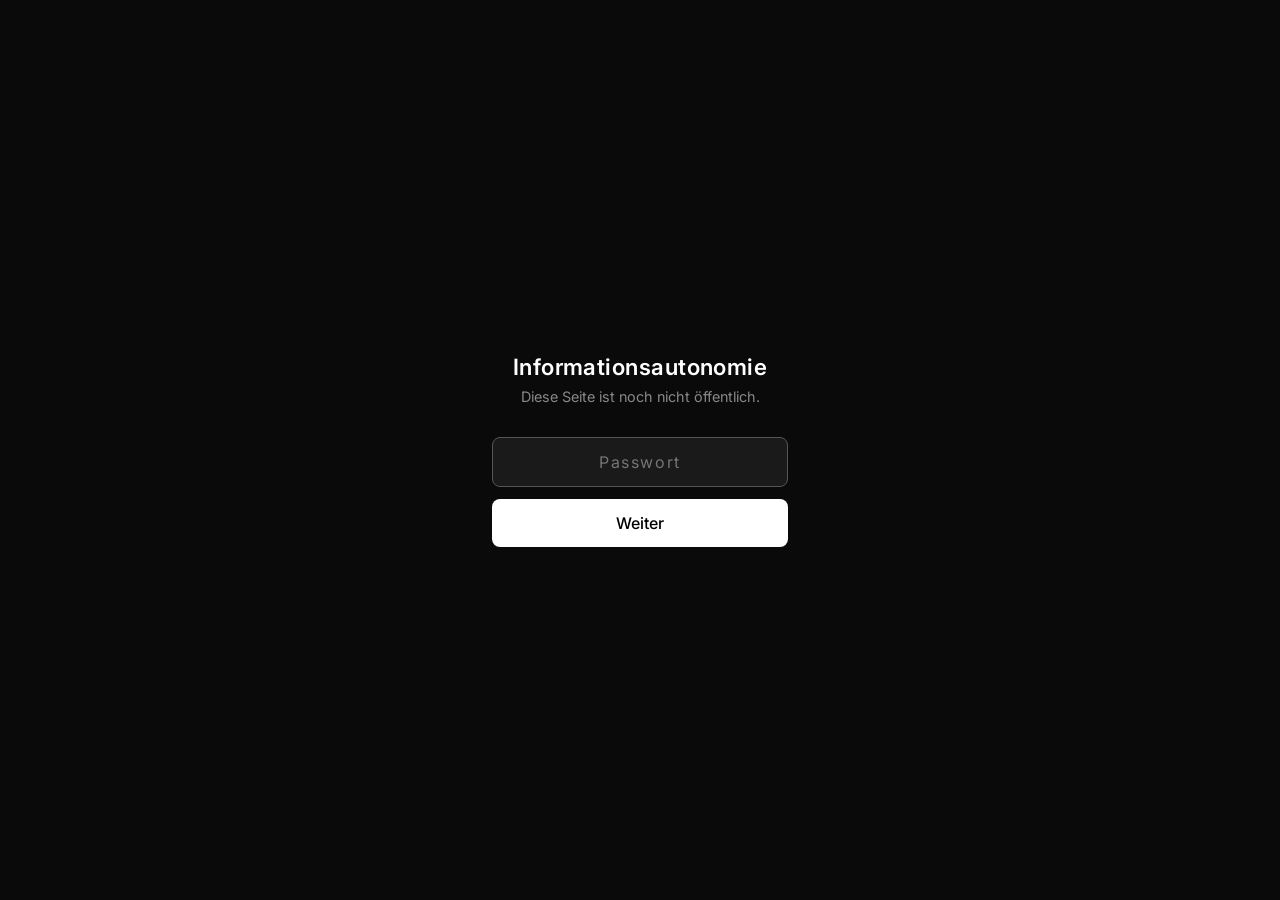
==== commit 82631d45: "Revert: cache-buster weghalen, zelfde structuur als EN DE spiegelt nu exact de EN-structuur: style.c" ====
--- a/slides.html
+++ b/slides.html
@@ -9,7 +9,7 @@
   <link rel="preconnect" href="https://fonts.googleapis.com">
   <link rel="preconnect" href="https://fonts.gstatic.com" crossorigin>
   <link href="https://fonts.googleapis.com/css2?family=Inter:wght@300;400;500;600;700;800;900&display=swap" rel="stylesheet">
-  <link rel="stylesheet" href="style.css?v=2">
+  <link rel="stylesheet" href="style.css">
   <link rel="stylesheet" href="https://cdnjs.cloudflare.com/ajax/libs/font-awesome/6.5.0/css/all.min.css">
 </head>
 <script>
